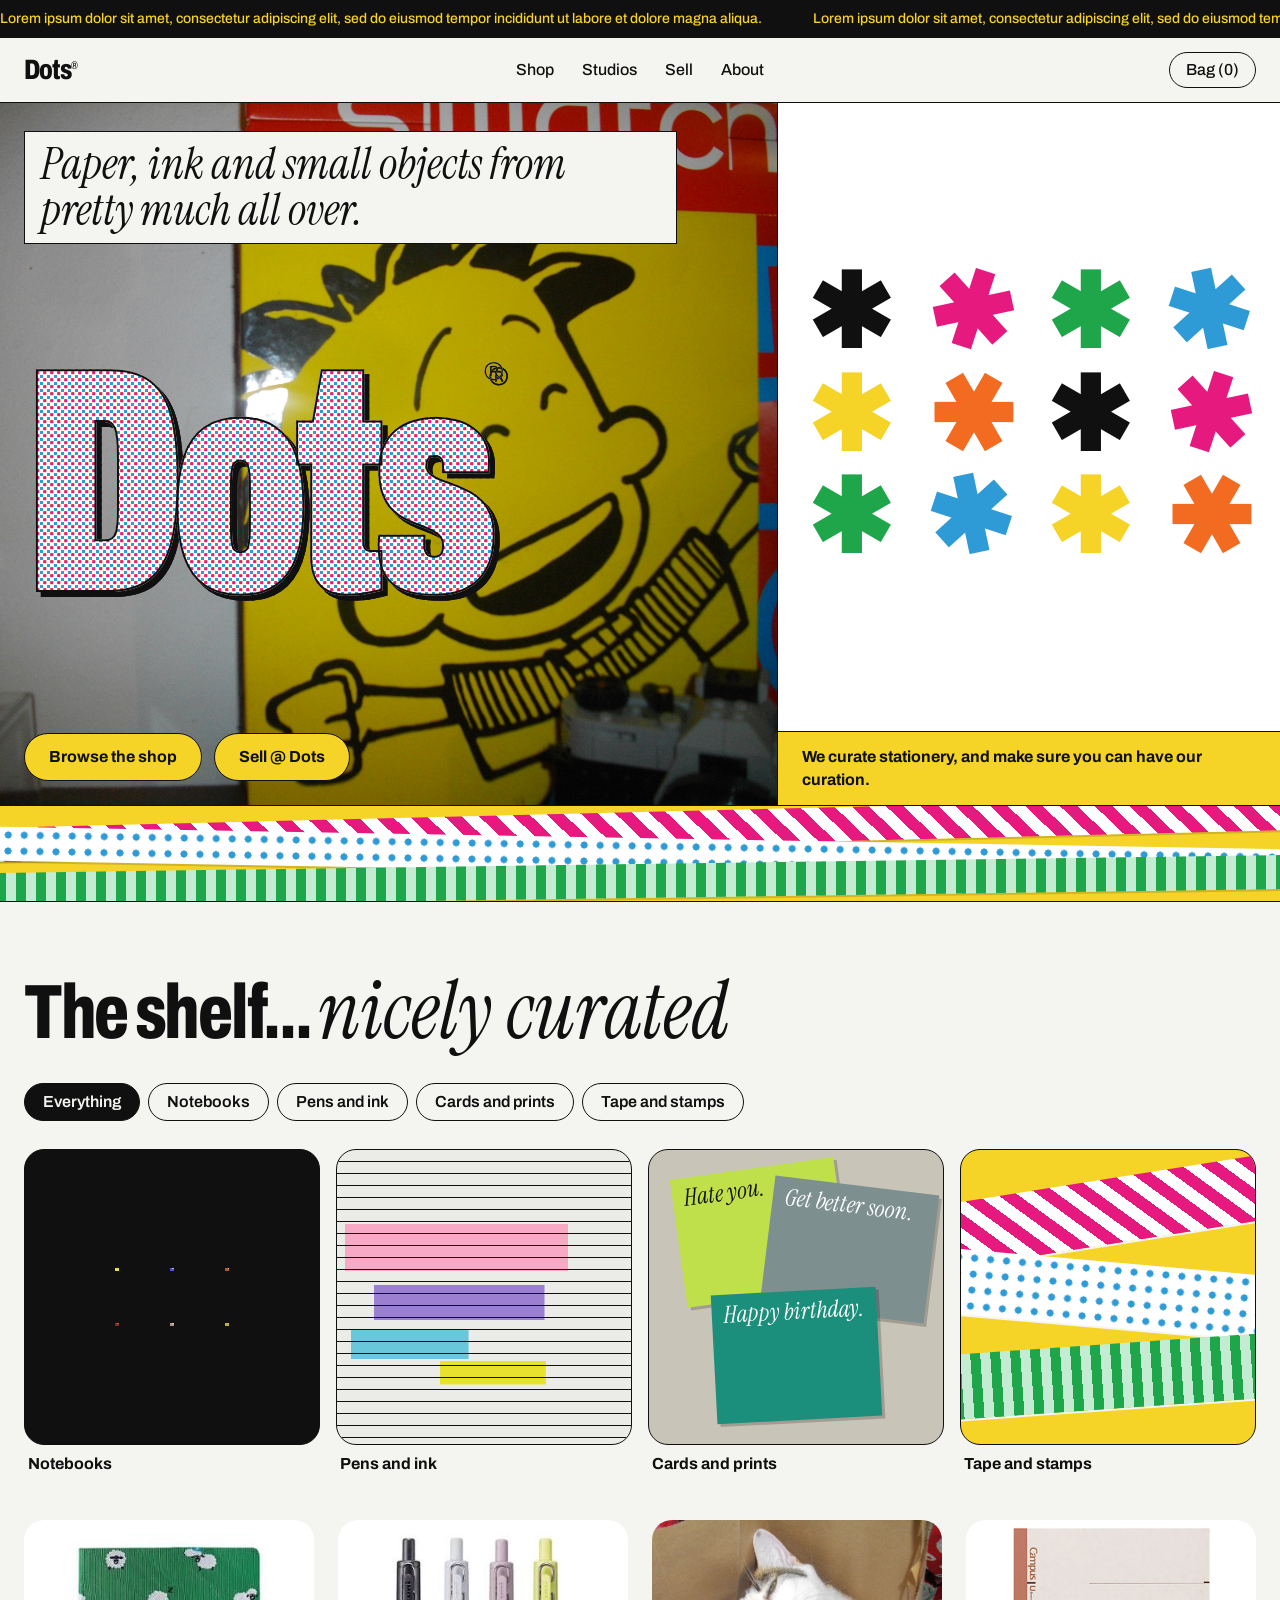
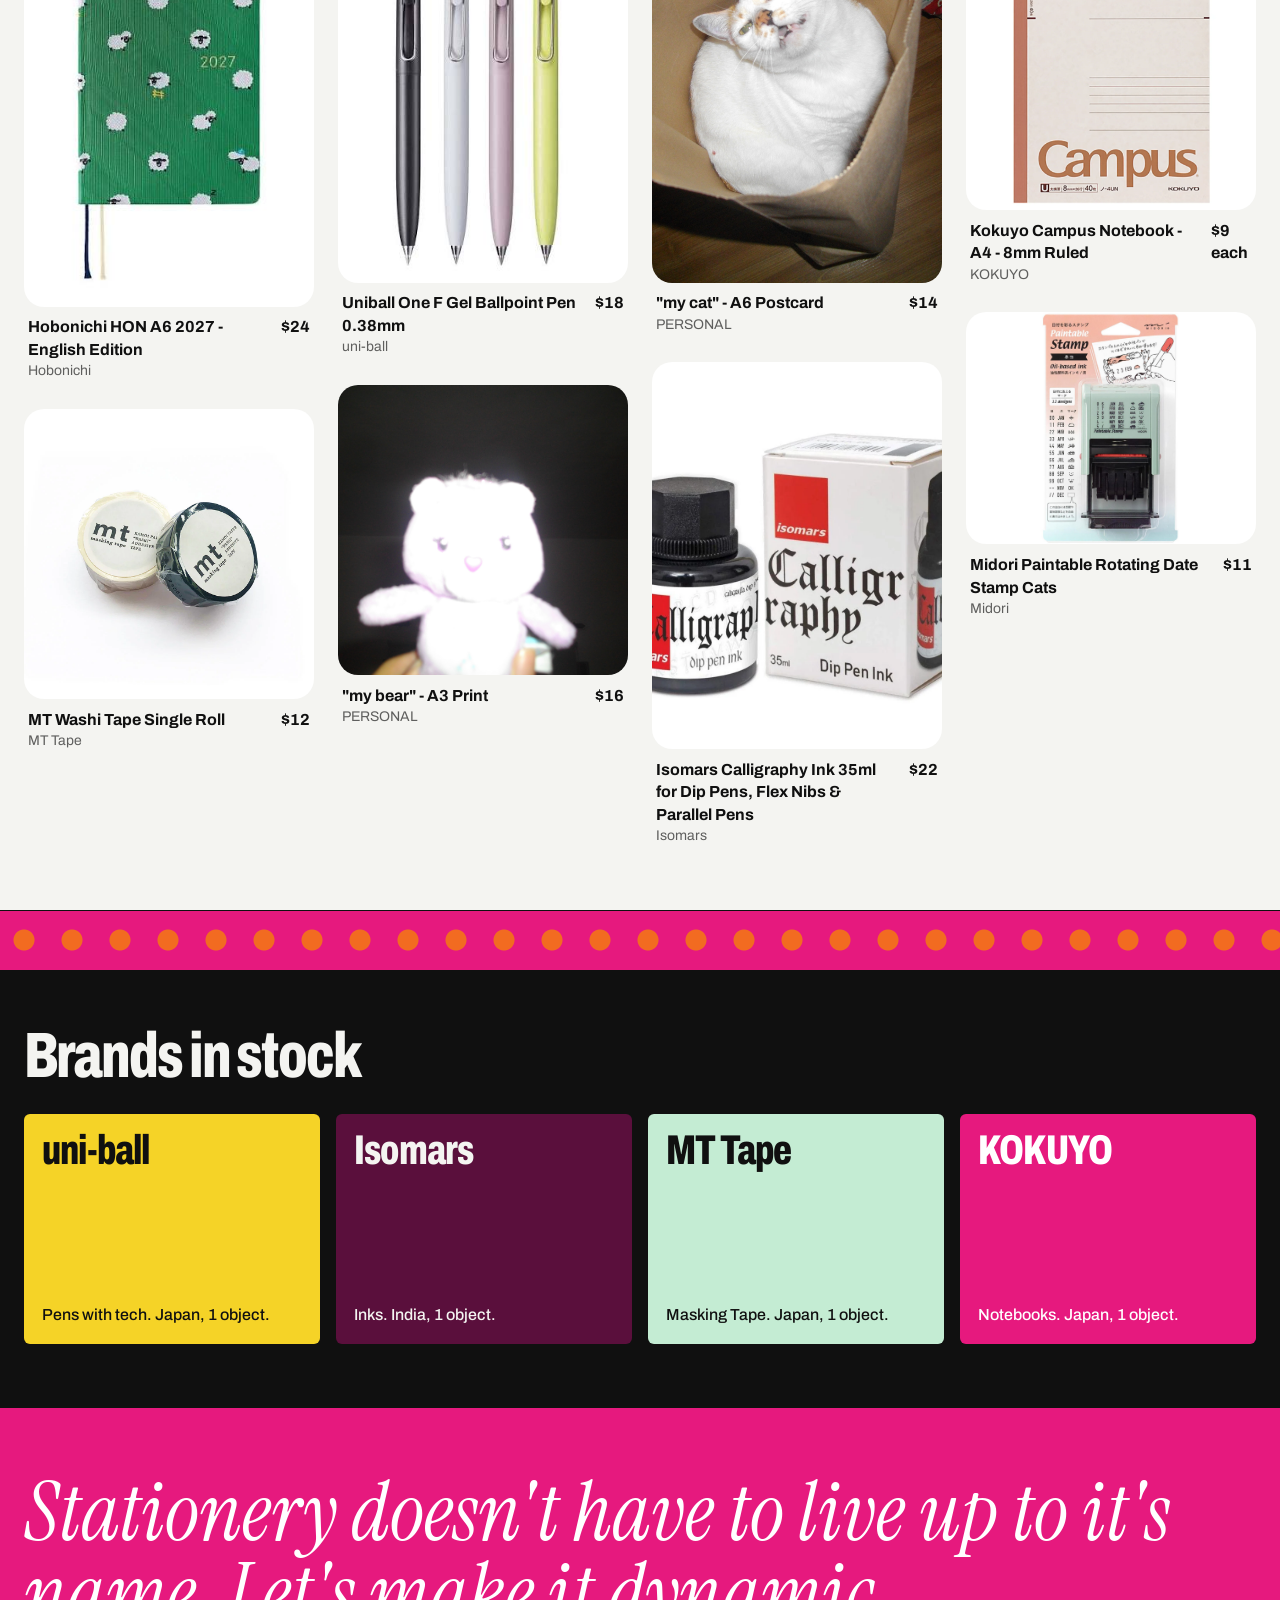
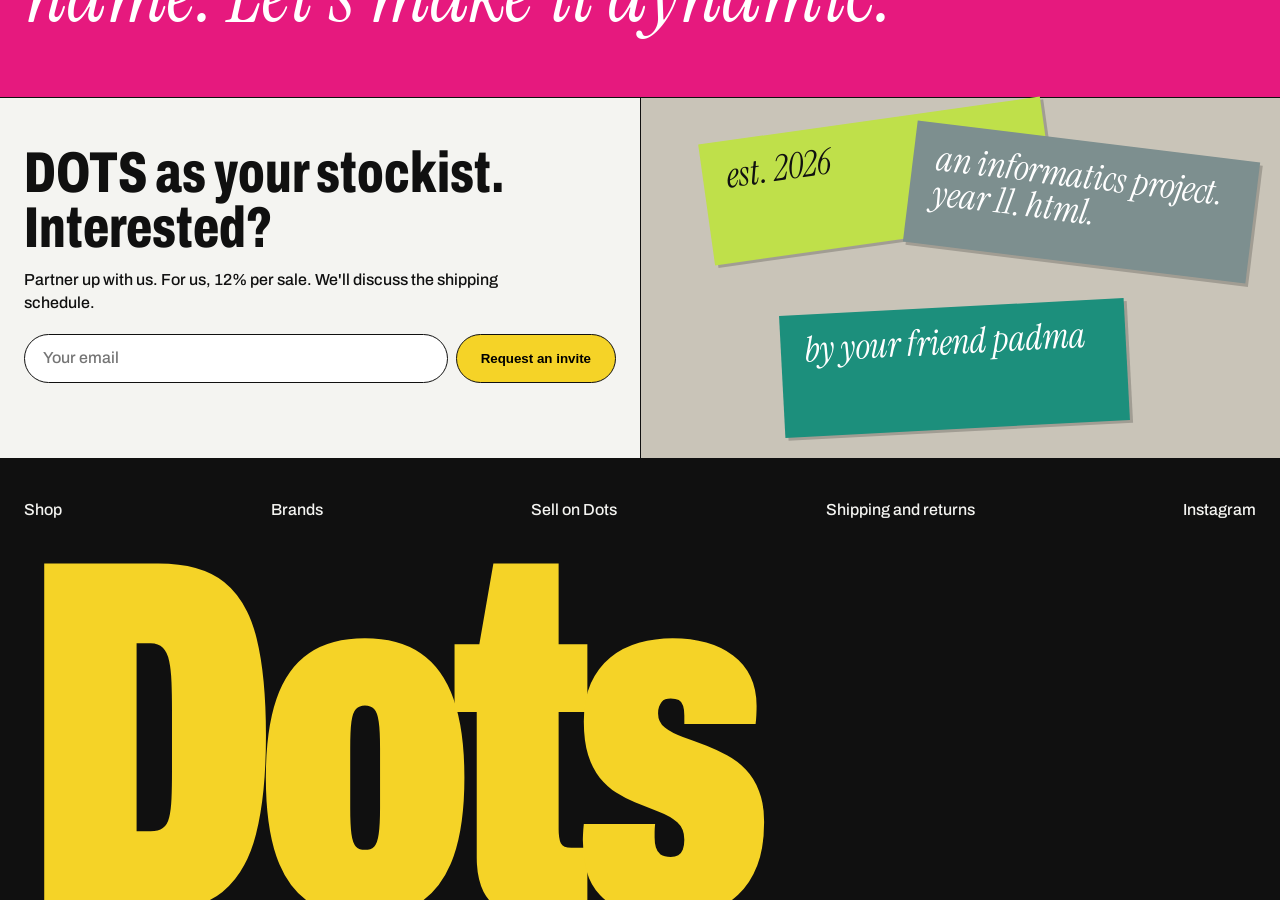
==== index.html @ 84c5b8d1 "second commit" ====
<!DOCTYPE html>
<html lang="en">
<head>
<meta charset="utf-8">
<meta name="viewport" content="width=device-width, initial-scale=1">
<title>Dots — a place to look for stationery</title>
<link rel="preconnect" href="https://fonts.googleapis.com">
<link rel="preconnect" href="https://fonts.gstatic.com" crossorigin>
<link href="https://fonts.googleapis.com/css2?family=Archivo:wdth,wght@62..125,400..900&family=Instrument+Serif:ital@0;1&display=swap" rel="stylesheet">
<link rel="stylesheet" href="style.css">
</head>
<body>

<div class="tick"><div>
  <span>Lorem ipsum dolor sit amet, consectetur adipiscing elit, sed do eiusmod tempor incididunt ut labore et dolore magna aliqua.</span>
  <span>Lorem ipsum dolor sit amet, consectetur adipiscing elit, sed do eiusmod tempor incididunt ut labore et dolore magna aliqua.</span>
</div></div>

<header>
  <a class="logo" href="#">Dots<sup>®</sup></a>
  <nav><ul>
    <li><a href="#shop">Shop</a></li>
    <li><a href="#studios">Studios</a></li>
    <li><a href="#sell">Sell</a></li>
    <li><a href="#about">About</a></li>
  </ul></nav>
  <a class="bag" href="#">Bag (0)</a>
</header>

<section class="hero">
  <div class="hero-l">
    <!-- Your artwork: save it as images/hero-art.jpg (or change the path) -->
    <img class="hero-art" src="images/hero-art.jpg" alt="">
    <p class="lead">Paper, ink and small objects from pretty much all over.</p>
    <h1 class="word" aria-label="Dots">Dots<small>®</small></h1>
    <div class="cta">
      <a class="btn" href="#shop">Browse the shop</a>
      <a class="btn" href="#sell">Sell @ Dots</a>
    </div>
  </div>
  <div class="hero-r">
    <div class="stars" aria-hidden="true"><i>✱</i><i>✱</i><i>✱</i><i>✱</i><i>✱</i><i>✱</i><i>✱</i><i>✱</i><i>✱</i><i>✱</i><i>✱</i><i>✱</i></div>
    <p>We curate stationery, and make sure you can have our curation.</p>
  </div>
</section>

<div class="tapes" aria-hidden="true"><i></i><i></i><i></i></div>

<main class="shop" id="shop">
  <div class="shop-h">
    <h2>The shelf... <em> nicely curated</em></h2>
    <div class="chips">
      <label for="f-all"><input type="radio" name="f" id="f-all" checked>Everything</label>
      <label for="f-nb"><input type="radio" name="f" id="f-nb">Notebooks</label>
      <label for="f-pen"><input type="radio" name="f" id="f-pen">Pens and ink</label>
      <label for="f-card"><input type="radio" name="f" id="f-card">Cards and prints</label>
      <label for="f-ex"><input type="radio" name="f" id="f-ex">Tape and stamps</label>
    </div>
  </div>

  <div class="cats">
    <label class="cat" for="f-nb"><span class="art g-nb"><i></i><i></i><i></i><i></i><i></i><i></i></span><b>Notebooks</b></label>
    <label class="cat" for="f-pen"><span class="art g-pen"></span><b>Pens and ink</b></label>
    <label class="cat" for="f-card"><span class="art g-card"><i>Hate you.</i><i>Get better soon.</i><i>Happy birthday.</i></span><b>Cards and prints</b></label>
    <label class="cat" for="f-ex"><span class="art g-ex"><i></i><i></i><i></i></span><b>Tape and stamps</b></label>
  </div>

  <!-- Product photos: save as images/product-01.jpg, product-02.jpg ... -->
  <div class="grid">
    <a class="card nb" href="#">
      <div class="art r1" style="--f:#f8a9c6"><img src="images/product-03.jpg" alt="Hobonichi"></div>
      <div class="meta"><b>Hobonichi HON A6 2027 - English Edition<span>Hobonichi</span></b><u>$24</u></div>
    </a>
    <a class="card ex" href="#">
      <div class="art r2" style="--f:#e8e22e"><img src="images/product-05.webp" alt="MT Tape"></div>
      <div class="meta"><b>MT Washi Tape Single Roll<span>MT Tape</span></b><u>$12</u></div>
    </a>
    <a class="card pen" href="#">
      <div class="art r3" style="--f:#69c7dc"><img src="images/product-01.jpg" alt="uni-ball"></div>
      <div class="meta"><b>Uniball One F Gel Ballpoint Pen 0.38mm<span>uni-ball</span></b><u>$18</u></div>
    </a>
    <a class="card cd" href="#">
      <div class="art r2" style="--f:#bfe04a"><img src="images/product-08.jpg" alt="PERSONAL"></div>
      <div class="meta"><b>"my bear" - A3 Print<span>PERSONAL</span></b><u>$16</u></div>
    </a>
    <a class="card cd" href="#">
      <div class="art r3" style="--f:#b9a3e3"><img src="images/product-07.jpg" alt="PERSONAL"></div>
      <div class="meta"><b>"my cat" - A6 Postcard<span>PERSONAL</span></b><u>$14</u></div>
    </a>
    <a class="card pen" href="#">
      <div class="art r1" style="--f:#c4ecd3"><img src="images/product-02.webp" alt="Isomars"></div>
      <div class="meta"><b>Isomars Calligraphy Ink 35ml for Dip Pens, Flex Nibs & Parallel Pens<span>Isomars</span></b><u>$22</u></div>
    </a>
    <a class="card nb" href="#">
      <div class="art r2" style="--f:#f26b21"><img src="images/product-04.webp" alt="KOKUYO"></div>
      <div class="meta"><b>Kokuyo Campus Notebook - A4 - 8mm Ruled<span>KOKUYO</span></b><u>$9 each</u></div>
    </a>
    <a class="card ex" href="#">
      <div class="art r4" style="--f:#f5d327"><img src="images/product-06.jpg" alt="Midori"></div>
      <div class="meta"><b>Midori Paintable Rotating Date Stamp Cats<span>Midori</span></b><u>$11</u></div>
    </a>
  </div>
</main>

<div class="dotrule" aria-hidden="true"></div>

<section class="studios" id="studios">
  <h2>Brands in stock</h2>
  <ul class="tiles">
    <li class="tile"><h3>uni-ball</h3><p>Pens with tech. Japan, 1 object.</p></li>
    <li class="tile"><h3>Isomars</h3><p>Inks. India, 1 object.</p></li>
    <li class="tile"><h3>MT Tape</h3><p>Masking Tape. Japan, 1 object.</p></li>
    <li class="tile"><h3>KOKUYO</h3><p>Notebooks. Japan, 1 object.</p></li>
  </ul>
</section>

<section class="manifesto" id="about">
  <p>Stationery doesn't have to live up to it's name. Let's make it dynamic.</p>
</section>

<section class="sell" id="sell">
  <div>
    <h2>DOTS as your stockist. Interested?</h2>
    <p>Partner up with us. For us, 12% per sale. We'll discuss the shipping schedule.</p>
    <form action="#" method="post">
      <input type="email" placeholder="Your email" aria-label="Your email">
      <button class="btn" type="submit">Request an invite</button>
    </form>
  </div>
  <div class="notes" aria-hidden="true"><i>est. 2026</i><i>an informatics project. year 11. html.</i><i>by your friend padma</i></div>
</section>

<footer>
  <ul>
    <li><a href="#shop">Shop</a></li>
    <li><a href="#studios">Brands</a></li>
    <li><a href="#sell">Sell on Dots</a></li>
    <li><a href="#">Shipping and returns</a></li>
    <li><a href="https://www.instagram.com/padmeira/">Instagram</a></li>
  </ul>
  <div class="big" aria-hidden="true">Dots</div>
</footer>

</body>
</html>
---- style.css ----
:root{
  --y:#f5d327;--p:#e6197e;--b:#2e9bd6;--g:#1fa64a;--o:#f26b21;--k:#101010;
  --w:#f4f4f1;--l:#b9a3e3;--m:#c4ecd3;
  --sans:"Archivo","Helvetica Neue",Helvetica,Arial,sans-serif;
  --serif:"Instrument Serif","Times New Roman",serif;
  --line:1.5px solid var(--k);
}
*{box-sizing:border-box;margin:0;padding:0}
html{scroll-behavior:smooth}
body{background:var(--w);color:var(--k);font:500 16px/1.4 var(--sans);font-variant-numeric:tabular-nums}
a{color:inherit;text-decoration:none}
a:focus-visible,input:focus-visible,label:focus-within{outline:3px solid var(--p);outline-offset:3px}
ul{list-style:none}

/* ticker */
.tick{background:var(--k);color:var(--y);overflow:hidden;white-space:nowrap;font-size:14px}
.tick div{display:inline-block;padding:9px 0;animation:slide 40s linear infinite}
.tick span{margin-right:3rem}
@keyframes slide{to{transform:translateX(-50%)}}
@media(prefers-reduced-motion:reduce){.tick div{animation:none}}

/* header */
header{display:grid;grid-template-columns:1fr auto 1fr;align-items:center;padding:14px 24px;border-bottom:var(--line);position:sticky;top:0;background:var(--w);z-index:5}
.logo{font:800 28px/1 var(--sans);font-stretch:75%;letter-spacing:-.04em}
.logo sup{font-size:.4em;font-weight:500}
nav ul{display:flex;gap:28px}
nav a:hover,.bag:hover{color:var(--p)}
.bag{justify-self:end;border:var(--line);border-radius:99px;padding:6px 16px}

/* hero */
.hero{display:grid;grid-template-columns:1.55fr 1fr;border-bottom:var(--line)}
.hero-l{position:relative;isolation:isolate;overflow:hidden;background:var(--w);padding:28px 24px 24px;display:flex;flex-direction:column;justify-content:space-between;border-right:var(--line);min-height:78vh;container-type:inline-size}
.hero-art{position:absolute;inset:0;width:100%;height:100%;object-fit:cover;z-index:-1;color:transparent}
.hero-l p.lead{align-self:flex-start;background:var(--w);border:var(--line);padding:10px 16px;font:italic 400 clamp(26px,3.4vw,46px)/1.05 var(--serif);max-width:15em}
.word{font:900 44cqw/.78 var(--sans);font-stretch:62%;letter-spacing:-.05em;margin:3vh 0 4vh;
  color:transparent;background:
  radial-gradient(circle,var(--b) 30%,transparent 33%) 0 0/.5em .5em,
  radial-gradient(circle,var(--p) 30%,transparent 33%) .25em .25em/.5em .5em,
  radial-gradient(circle,var(--y) 28%,transparent 31%) .12em .38em/.5em .5em;
  background-size:7px 7px;background-color:#fff;filter:drop-shadow(5px 5px 0 var(--k));-webkit-background-clip:text;background-clip:text;
  -webkit-text-stroke:2px var(--k)}
.word small{font:500 .08em/1 var(--sans);-webkit-text-stroke:0;color:var(--k);vertical-align:top}
.cta{display:flex;gap:12px;flex-wrap:wrap}
.btn{display:inline-block;border:var(--line);border-radius:99px;padding:12px 24px;font-weight:700;background:var(--y);transition:box-shadow .15s,transform .15s}
.btn:hover{box-shadow:5px 5px 0 var(--k);transform:translate(-3px,-3px)}
.btn.alt{background:transparent}

/* asterisks (shared) */
.stars{display:grid;grid-template-columns:repeat(4,1fr);align-content:center;text-align:center;line-height:1}
.stars i{font:900 clamp(3.5rem,8vw,8rem)/1 var(--sans);font-style:normal}
.stars i:nth-child(6n+1){color:var(--k)}
.stars i:nth-child(6n+2){color:var(--p);transform:rotate(18deg)}
.stars i:nth-child(6n+3){color:var(--g)}
.stars i:nth-child(6n+4){color:var(--b);transform:rotate(-12deg)}
.stars i:nth-child(6n+5){color:var(--y)}
.stars i:nth-child(6n){color:var(--o);transform:rotate(30deg)}
.hero-r{background:#fff;display:flex;flex-direction:column}
.hero-r .stars{flex:1;padding:12px}
.hero-r p{border-top:var(--line);padding:14px 24px;background:var(--y);font-weight:700}

/* shop */
.shop{padding:0 24px 64px}
.shop-h{display:flex;justify-content:space-between;align-items:end;flex-wrap:wrap;gap:20px;padding:56px 0 28px}
.shop-h h2{font:800 clamp(2.4rem,6vw,5.5rem)/.9 var(--sans);font-stretch:70%;letter-spacing:-.03em}
.shop-h h2 em{font:italic 400 1.05em var(--serif);letter-spacing:0}
.chips{display:flex;gap:8px;flex-wrap:wrap}
.chips input{position:absolute;opacity:0;pointer-events:none}
.chips label{border:var(--line);border-radius:99px;padding:7px 18px;cursor:pointer;font-weight:600}
.chips label:hover{background:var(--m)}
.shop:has(#f-all:checked) [for=f-all],
.shop:has(#f-nb:checked) [for=f-nb],
.shop:has(#f-pen:checked) [for=f-pen],
.shop:has(#f-card:checked) [for=f-card],
.shop:has(#f-ex:checked) [for=f-ex]{background:var(--k);color:var(--w)}
.shop:has(#f-nb:checked) .card:not(.nb),
.shop:has(#f-pen:checked) .card:not(.pen),
.shop:has(#f-card:checked) .card:not(.cd),
.shop:has(#f-ex:checked) .card:not(.ex){display:none}

.grid{columns:4 240px;column-gap:24px}
.card{break-inside:avoid;margin-bottom:28px;display:block}
.art{position:relative;overflow:hidden;border-radius:20px;container-type:inline-size;transition:box-shadow .2s,transform .2s}
.card:hover .art{box-shadow:7px 7px 0 var(--k);transform:translate(-4px,-4px)}
.meta{display:flex;justify-content:space-between;gap:12px;padding:10px 4px 0}
.meta b{font-weight:700}
.meta span{display:block;font-weight:400;opacity:.65;font-size:14px}
.meta u{text-decoration:none;font-weight:700}

.art{background:var(--f,#ddd)}
.art img{display:block;width:100%;height:100%;object-fit:cover;color:transparent}
.r1{aspect-ratio:3/4}.r2{aspect-ratio:1/1}.r3{aspect-ratio:4/5}.r4{aspect-ratio:5/4}

/* category tiles: the old placeholder graphics live on here */
.cats{display:grid;grid-template-columns:repeat(auto-fit,minmax(200px,1fr));gap:16px;margin-bottom:44px}
.cat{display:block;cursor:pointer}
.cat .art{display:block;aspect-ratio:1/1;border:var(--line)}
.cat b{display:block;padding:8px 4px 0;font-weight:700}
.cat:hover .art{box-shadow:7px 7px 0 var(--k);transform:translate(-4px,-4px)}
.shop:has(#f-nb:checked) [for=f-nb].cat .art,
.shop:has(#f-pen:checked) [for=f-pen].cat .art,
.shop:has(#f-card:checked) [for=f-card].cat .art,
.shop:has(#f-ex:checked) [for=f-ex].cat .art{box-shadow:7px 7px 0 var(--p);transform:translate(-4px,-4px)}

.art.g-nb{display:grid;background:var(--k);padding:7cqw;grid-template-columns:repeat(3,1fr);gap:4cqw;align-content:center}
.g-nb i{aspect-ratio:4/3;background:linear-gradient(var(--t),var(--t)) 100% 0/42% 48% no-repeat,var(--c)}
.g-nb i:nth-child(1){--c:#e8e22e;--t:#dcd0c4}
.g-nb i:nth-child(2){--c:#5448e8;--t:#c4d6d6}
.g-nb i:nth-child(3){--c:#b3592a;--t:#f2dcd8}
.g-nb i:nth-child(4){--c:#7a2b2b;--t:#f26b21}
.g-nb i:nth-child(5){--c:#b49388;--t:#e8d8cc}
.g-nb i:nth-child(6){--c:#b5b52e;--t:#f6a6cf}

.art.g-pen{background:#ebebe8}
.g-pen::before{content:"";position:absolute;inset:0;background:
  linear-gradient(#f8a9c6,#f8a9c6) 12% 30%/76% 16% no-repeat,
  linear-gradient(#9b7fd1,#9b7fd1) 30% 52%/58% 12% no-repeat,
  linear-gradient(#69c7dc,#69c7dc) 8% 68%/40% 10% no-repeat,
  linear-gradient(#e8e22e,#e8e22e) 55% 78%/36% 8% no-repeat}
.g-pen::after{content:"";position:absolute;inset:0;background:repeating-linear-gradient(transparent 0 11px,var(--k) 11px 12px)}

.art.g-card{background:#c9c4b8}
.g-card i,.notes i{position:absolute;padding:3cqw 4cqw;font:italic 400 8cqw/1 var(--serif);box-shadow:3px 3px 0 rgba(0,0,0,.2)}
.g-card i{width:56%;height:44%}
.g-card i:nth-child(1),.notes i:nth-child(1){background:#bfe04a;top:6%;left:10%;transform:rotate(-8deg)}
.g-card i:nth-child(2),.notes i:nth-child(2){background:#7d8f8f;color:#fff;top:12%;right:4%;transform:rotate(7deg)}
.g-card i:nth-child(3),.notes i:nth-child(3){background:#1c8f7c;color:#fff;bottom:8%;left:22%;transform:rotate(-3deg)}

.art.g-ex{background:var(--y)}
.g-ex i{position:absolute;left:-10%;width:120%;height:22%;box-shadow:0 2px 0 #f4f4f1}
.g-ex i:nth-child(1){top:10%;transform:rotate(-9deg);background:repeating-linear-gradient(45deg,var(--p) 0 12px,#fff 12px 24px)}
.g-ex i:nth-child(2){top:38%;transform:rotate(5deg);background:radial-gradient(circle,var(--b) 30%,transparent 33%) 0 0/16px 16px,#fff}
.g-ex i:nth-child(3){top:66%;transform:rotate(-4deg);background:repeating-linear-gradient(90deg,var(--g) 0 10px,var(--m) 10px 20px)}

/* dividers */
.tapes{position:relative;height:96px;overflow:hidden;background:var(--y);border-bottom:var(--line)}
.tapes i{position:absolute;left:-5%;width:110%;height:34px;box-shadow:0 2px 0 rgba(0,0,0,.15)}
.tapes i:nth-child(1){top:6px;transform:rotate(-1.4deg);background:repeating-linear-gradient(45deg,var(--p) 0 12px,#fff 12px 24px)}
.tapes i:nth-child(2){top:32px;transform:rotate(1deg);background:radial-gradient(circle,var(--b) 30%,transparent 33%) 0 0/16px 16px,#fff}
.tapes i:nth-child(3){top:58px;transform:rotate(-.8deg);background:repeating-linear-gradient(90deg,var(--g) 0 10px,var(--m) 10px 20px)}
.dotrule{height:60px;background:var(--p) radial-gradient(circle,var(--o) 0 10px,transparent 11px) 0 50%/48px 48px repeat-x;border-top:var(--line)}

/* stacked notes (sell section) */
.notes{position:relative;container-type:inline-size;min-height:360px;background:#c9c4b8;border-left:var(--line)}
.notes i{width:54%;height:34%;font-size:6cqw}

/* studios */
.studios{background:var(--k);color:var(--w);padding:56px 24px 64px}
.studios h2{font:800 clamp(2rem,5vw,4.5rem)/.95 var(--sans);font-stretch:70%;letter-spacing:-.03em;margin-bottom:28px;max-width:14em}
.tiles{display:grid;grid-template-columns:repeat(auto-fit,minmax(240px,1fr));gap:16px}
.tile{padding:18px;min-height:230px;display:flex;flex-direction:column;justify-content:space-between;color:var(--k);border-radius:6px}
.tile h3{font:800 2.6rem/.9 var(--sans);font-stretch:70%;letter-spacing:-.02em}
.tile:nth-child(1){background:var(--y)}
.tile:nth-child(2){background:#5a0f3c;color:var(--w)}
.tile:nth-child(3){background:var(--m)}
.tile:nth-child(4){background:var(--p);color:#fff}
.tile:hover{transform:rotate(-1.5deg)}

/* manifesto */
.manifesto{background:var(--p);border-bottom:var(--line);padding:64px 24px;color:#fff}
.manifesto p{font:italic 400 clamp(2rem,6.4vw,6rem)/.98 var(--serif);max-width:16em}

/* sell */
.sell{display:grid;grid-template-columns:1fr 1fr;border-bottom:var(--line)}
.sell>div{padding:48px 24px}
.sell h2{font:800 clamp(2rem,4.5vw,4rem)/.95 var(--sans);font-stretch:70%;margin-bottom:14px}
.sell p{max-width:34em;margin-bottom:20px}
form{display:flex;gap:8px;flex-wrap:wrap}
input{flex:1;min-width:200px;border:var(--line);border-radius:99px;padding:12px 18px;font:inherit;background:#fff}

/* footer */
footer{background:var(--k);color:var(--w);padding:40px 24px 0;overflow:hidden;container-type:inline-size}
footer ul{display:flex;gap:28px;flex-wrap:wrap;justify-content:space-between}
footer .big{font:900 41cqw/.72 var(--sans);font-stretch:62%;letter-spacing:-.05em;color:var(--y);margin:40px 0 -2cqw}
footer a:hover{color:var(--y)}

@media(max-width:860px){
  .hero,.sell{grid-template-columns:1fr}
  .hero-l{border-right:0;border-bottom:var(--line);min-height:70vh}
  .hero-r .stars{min-height:320px}
  .notes{border-left:0;border-top:var(--line)}
  header{grid-template-columns:1fr auto}
  nav{display:none}
}
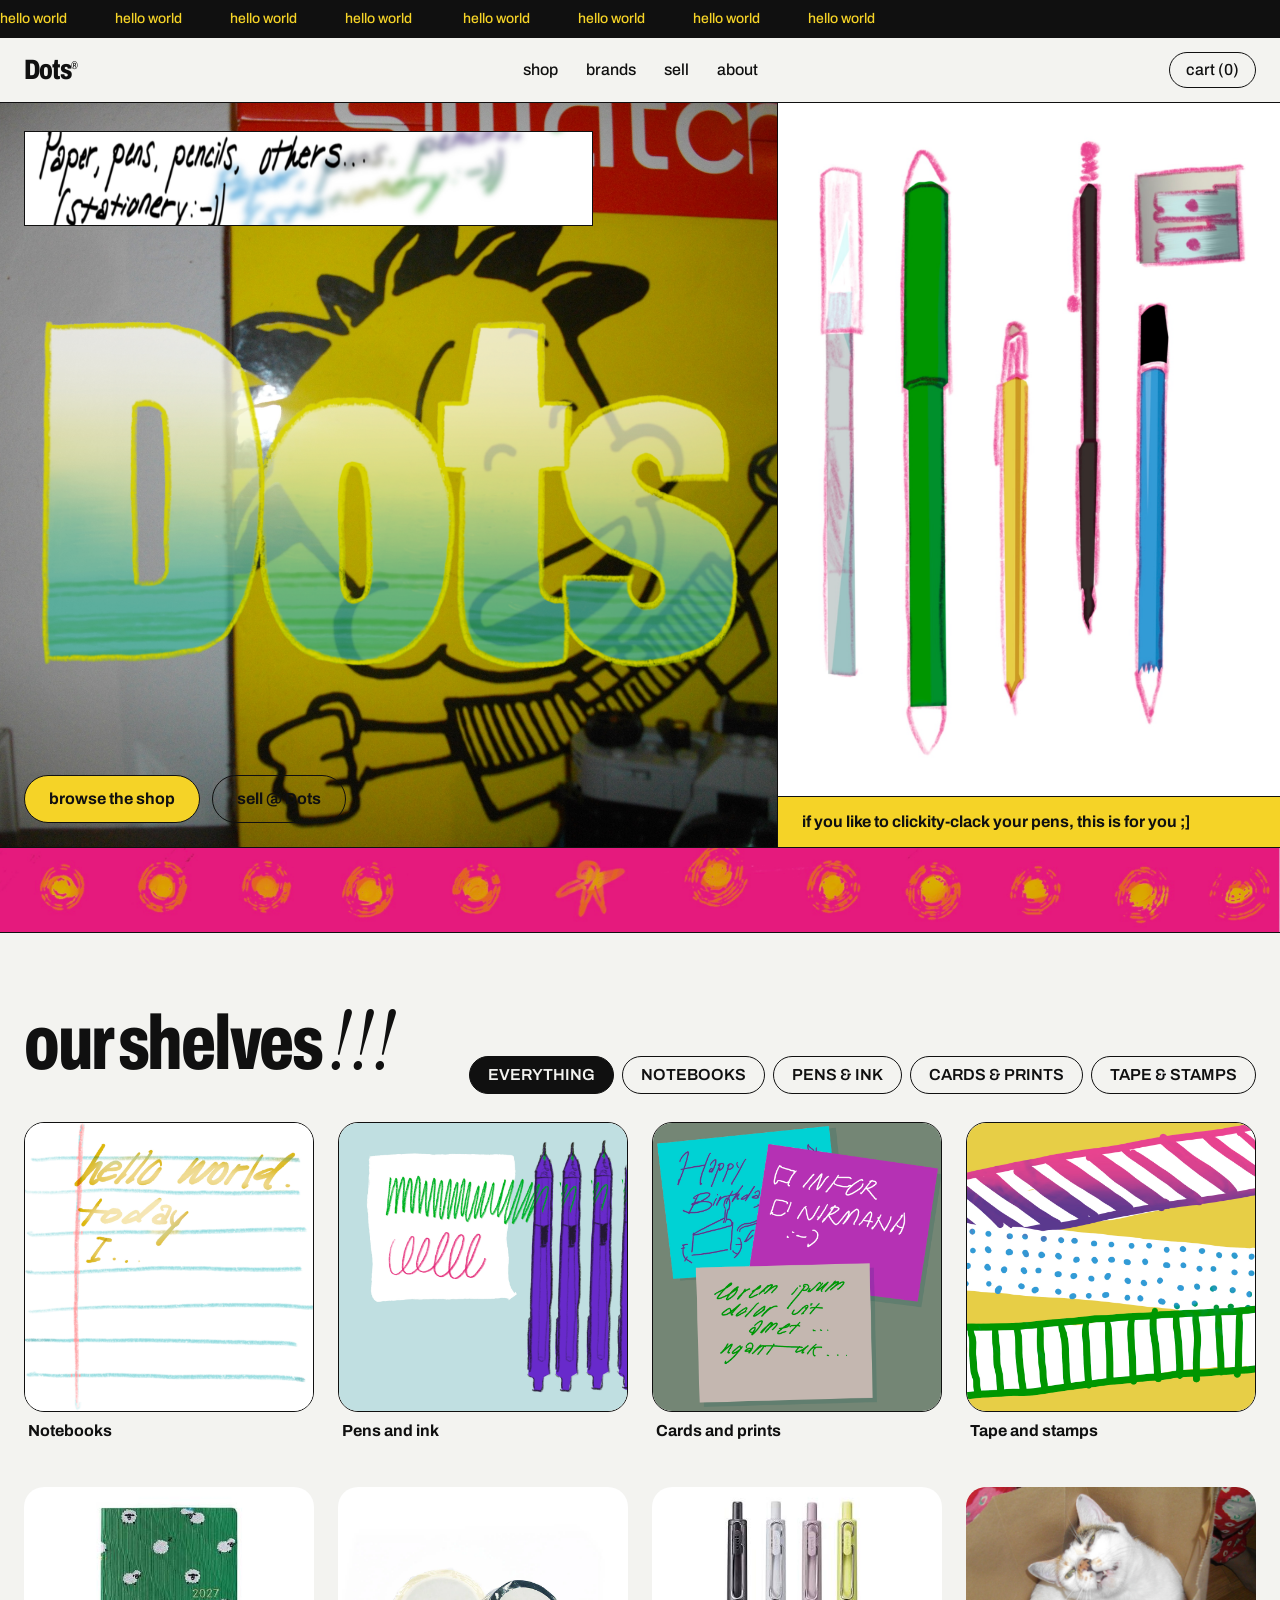
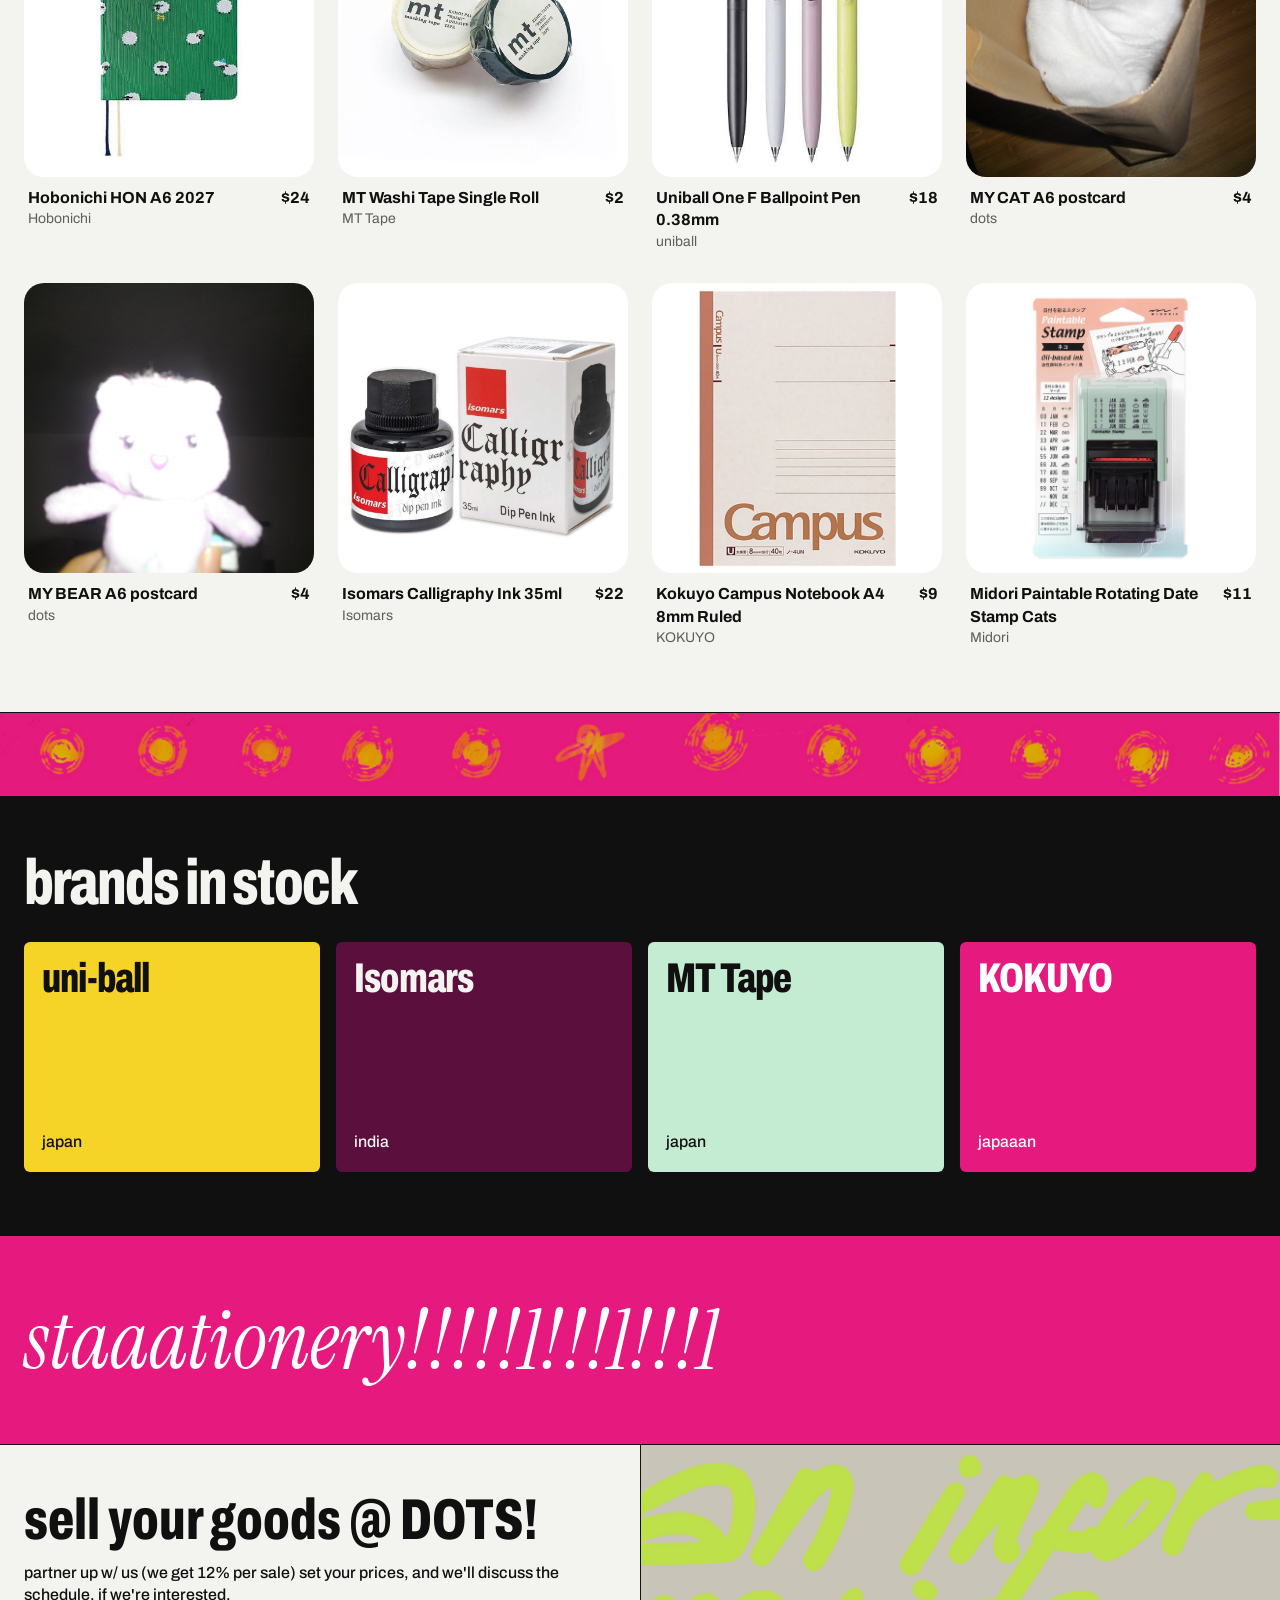
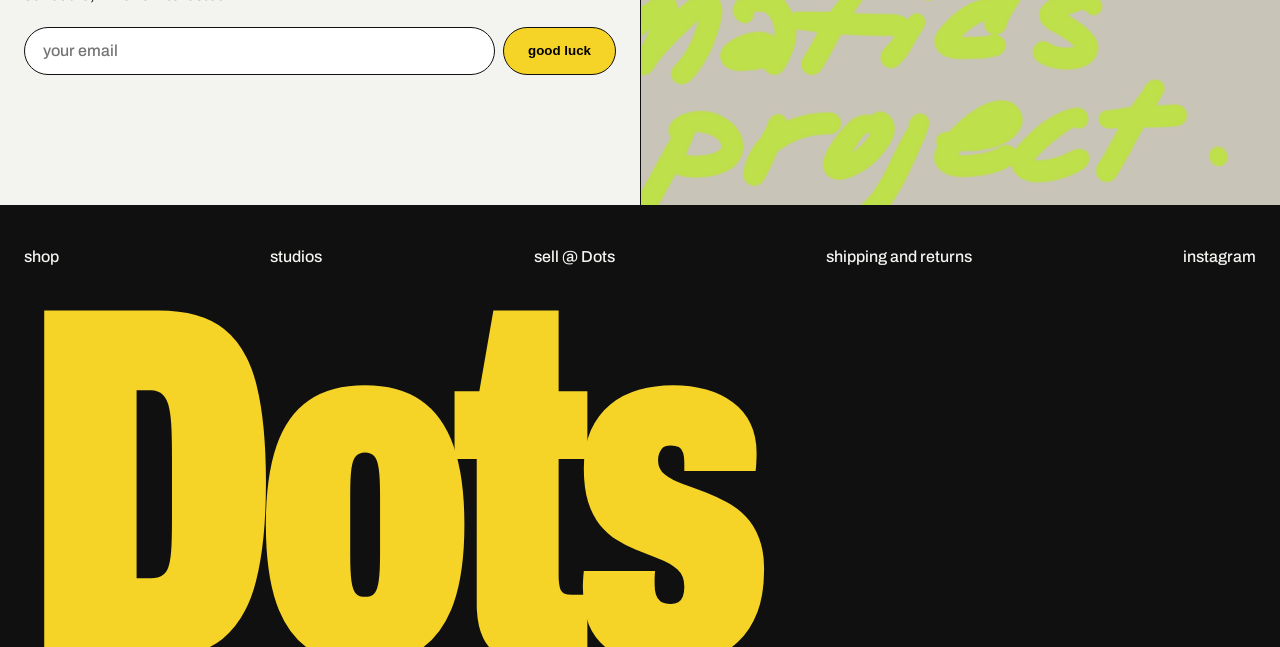
==== commit b464c315: "30 oct commit" ====
--- a/index.html
+++ b/index.html
@@ -3,7 +3,7 @@
 <head>
 <meta charset="utf-8">
 <meta name="viewport" content="width=device-width, initial-scale=1">
-<title>Dots — a place to look for stationery</title>
+<title>Dots — a marketplace for stationery</title>
 <link rel="preconnect" href="https://fonts.googleapis.com">
 <link rel="preconnect" href="https://fonts.gstatic.com" crossorigin>
 <link href="https://fonts.googleapis.com/css2?family=Archivo:wdth,wght@62..125,400..900&family=Instrument+Serif:ital@0;1&display=swap" rel="stylesheet">
@@ -12,134 +12,141 @@
 <body>
 
 <div class="tick"><div>
-  <span>Lorem ipsum dolor sit amet, consectetur adipiscing elit, sed do eiusmod tempor incididunt ut labore et dolore magna aliqua.</span>
-  <span>Lorem ipsum dolor sit amet, consectetur adipiscing elit, sed do eiusmod tempor incididunt ut labore et dolore magna aliqua.</span>
+  <span>hello world</span><span>hello world</span><span>hello world</span><span>hello world</span>
+  <span>hello world</span><span>hello world</span><span>hello world</span><span>hello world</span>
 </div></div>
 
 <header>
   <a class="logo" href="#">Dots<sup>®</sup></a>
   <nav><ul>
-    <li><a href="#shop">Shop</a></li>
-    <li><a href="#studios">Studios</a></li>
-    <li><a href="#sell">Sell</a></li>
-    <li><a href="#about">About</a></li>
+    <li><a href="#shop">shop</a></li>
+    <li><a href="#studios">brands</a></li>
+    <li><a href="#sell">sell</a></li>
+    <li><a href="#about">about</a></li>
   </ul></nav>
-  <a class="bag" href="#">Bag (0)</a>
+  <a class="bag" href="#">cart (0)</a>
 </header>
 
 <section class="hero">
   <div class="hero-l">
     <!-- Your artwork: save it as images/hero-art.jpg (or change the path) -->
     <img class="hero-art" src="images/hero-art.jpg" alt="">
-    <p class="lead">Paper, ink and small objects from pretty much all over.</p>
-    <h1 class="word" aria-label="Dots">Dots<small>®</small></h1>
+    <!-- Your art: images/lead-art.png (wide, about 6:1) -->
+    <div class="lead-art"><img src="images/hero.jpg" alt="Paper, ink and small objects from independent studios."></div>
+    <!-- Your logo: images/dots-logo.png -->
+    <h1 class="wordmark"><img src="images/dots.PNG" alt="Dots"></h1>
     <div class="cta">
-      <a class="btn" href="#shop">Browse the shop</a>
-      <a class="btn" href="#sell">Sell @ Dots</a>
+      <a class="btn" href="#shop">browse the shop</a>
+      <a class="btn alt" href="#sell">sell @ Dots</a>
     </div>
   </div>
   <div class="hero-r">
-    <div class="stars" aria-hidden="true"><i>✱</i><i>✱</i><i>✱</i><i>✱</i><i>✱</i><i>✱</i><i>✱</i><i>✱</i><i>✱</i><i>✱</i><i>✱</i><i>✱</i></div>
-    <p>We curate stationery, and make sure you can have our curation.</p>
+    <!-- Your art: images/hero-right.png -->
+    <div class="slot" style="--f:#e6197e"><img src="images/supplies.jpg" alt=""></div>
+    <p>if you like to clickity-clack your pens, this is for you ;]</p>
   </div>
 </section>
 
-<div class="tapes" aria-hidden="true"><i></i><i></i><i></i></div>
+<!-- Your art: images/strip-1.png (wide strip, 15:1) -->
+<div class="strip" style="--f:#f5d327"><img src="images/strip.jpg" alt=""></div>
 
 <main class="shop" id="shop">
   <div class="shop-h">
-    <h2>The shelf... <em> nicely curated</em></h2>
+    <h2>our shelves <em>!!!</em></h2>
     <div class="chips">
-      <label for="f-all"><input type="radio" name="f" id="f-all" checked>Everything</label>
-      <label for="f-nb"><input type="radio" name="f" id="f-nb">Notebooks</label>
-      <label for="f-pen"><input type="radio" name="f" id="f-pen">Pens and ink</label>
-      <label for="f-card"><input type="radio" name="f" id="f-card">Cards and prints</label>
-      <label for="f-ex"><input type="radio" name="f" id="f-ex">Tape and stamps</label>
+      <label for="f-all"><input type="radio" name="f" id="f-all" checked>EVERYTHING</label>
+      <label for="f-nb"><input type="radio" name="f" id="f-nb">NOTEBOOKS</label>
+      <label for="f-pen"><input type="radio" name="f" id="f-pen">PENS & INK</label>
+      <label for="f-card"><input type="radio" name="f" id="f-card">CARDS & PRINTS</label>
+      <label for="f-ex"><input type="radio" name="f" id="f-ex">TAPE & STAMPS</label>
     </div>
   </div>
 
   <div class="cats">
-    <label class="cat" for="f-nb"><span class="art g-nb"><i></i><i></i><i></i><i></i><i></i><i></i></span><b>Notebooks</b></label>
-    <label class="cat" for="f-pen"><span class="art g-pen"></span><b>Pens and ink</b></label>
-    <label class="cat" for="f-card"><span class="art g-card"><i>Hate you.</i><i>Get better soon.</i><i>Happy birthday.</i></span><b>Cards and prints</b></label>
-    <label class="cat" for="f-ex"><span class="art g-ex"><i></i><i></i><i></i></span><b>Tape and stamps</b></label>
+    <!-- Square art: images/cat-notebooks.png, cat-pens.png, cat-cards.png, cat-tape.png -->
+    <label class="cat" for="f-nb"><span class="art" style="--f:#101010"><img src="images/paper.jpg" alt=""></span><b>Notebooks</b></label>
+    <label class="cat" for="f-pen"><span class="art" style="--f:#ebebe8"><img src="images/ink.jpg" alt=""></span><b>Pens and ink</b></label>
+    <label class="cat" for="f-card"><span class="art" style="--f:#c9c4b8"><img src="images/cards.jpg" alt=""></span><b>Cards and prints</b></label>
+    <label class="cat" for="f-ex"><span class="art" style="--f:#f5d327"><img src="images/washi.jpg" alt=""></span><b>Tape and stamps</b></label>
   </div>
 
   <!-- Product photos: save as images/product-01.jpg, product-02.jpg ... -->
   <div class="grid">
     <a class="card nb" href="#">
-      <div class="art r1" style="--f:#f8a9c6"><img src="images/product-03.jpg" alt="Hobonichi"></div>
-      <div class="meta"><b>Hobonichi HON A6 2027 - English Edition<span>Hobonichi</span></b><u>$24</u></div>
+      <div class="art" style="--f:#f8a9c6"><img src="images/product-03.jpg" alt="Hobonichi"></div>
+      <div class="meta"><b>Hobonichi HON A6 2027<span>Hobonichi</span></b><u>$24</u></div>
     </a>
     <a class="card ex" href="#">
-      <div class="art r2" style="--f:#e8e22e"><img src="images/product-05.webp" alt="MT Tape"></div>
-      <div class="meta"><b>MT Washi Tape Single Roll<span>MT Tape</span></b><u>$12</u></div>
+      <div class="art" style="--f:#e8e22e"><img src="images/product-05.webp" alt="MT Tape"></div>
+      <div class="meta"><b>MT Washi Tape Single Roll<span>MT Tape</span></b><u>$2</u></div>
     </a>
     <a class="card pen" href="#">
-      <div class="art r3" style="--f:#69c7dc"><img src="images/product-01.jpg" alt="uni-ball"></div>
-      <div class="meta"><b>Uniball One F Gel Ballpoint Pen 0.38mm<span>uni-ball</span></b><u>$18</u></div>
+      <div class="art" style="--f:#69c7dc"><img src="images/product-01.jpg" alt="Uniball"></div>
+      <div class="meta"><b>Uniball One F Ballpoint Pen 0.38mm<span>uniball</span></b><u>$18</u></div>
     </a>
     <a class="card cd" href="#">
-      <div class="art r2" style="--f:#bfe04a"><img src="images/product-08.jpg" alt="PERSONAL"></div>
-      <div class="meta"><b>"my bear" - A3 Print<span>PERSONAL</span></b><u>$16</u></div>
+      <div class="art" style="--f:#bfe04a"><img src="images/product-07.jpg" alt="dots"></div>
+      <div class="meta"><b>MY CAT A6 postcard<span>dots</span></b><u>$4</u></div>
     </a>
     <a class="card cd" href="#">
-      <div class="art r3" style="--f:#b9a3e3"><img src="images/product-07.jpg" alt="PERSONAL"></div>
-      <div class="meta"><b>"my cat" - A6 Postcard<span>PERSONAL</span></b><u>$14</u></div>
+      <div class="art" style="--f:#b9a3e3"><img src="images/product-08.jpg" alt="dots"></div>
+      <div class="meta"><b>MY BEAR A6 postcard<span>dots</span></b><u>$4</u></div>
     </a>
     <a class="card pen" href="#">
-      <div class="art r1" style="--f:#c4ecd3"><img src="images/product-02.webp" alt="Isomars"></div>
-      <div class="meta"><b>Isomars Calligraphy Ink 35ml for Dip Pens, Flex Nibs & Parallel Pens<span>Isomars</span></b><u>$22</u></div>
+      <div class="art" style="--f:#c4ecd3"><img src="images/product-02.webp" alt="Isomars"></div>
+      <div class="meta"><b>Isomars Calligraphy Ink 35ml<span>Isomars</span></b><u>$22</u></div>
     </a>
     <a class="card nb" href="#">
-      <div class="art r2" style="--f:#f26b21"><img src="images/product-04.webp" alt="KOKUYO"></div>
-      <div class="meta"><b>Kokuyo Campus Notebook - A4 - 8mm Ruled<span>KOKUYO</span></b><u>$9 each</u></div>
+      <div class="art" style="--f:#f26b21"><img src="images/product-04.webp" alt="KOKUYO"></div>
+      <div class="meta"><b>Kokuyo Campus Notebook A4 8mm Ruled<span>KOKUYO</span></b><u>$9</u></div>
     </a>
     <a class="card ex" href="#">
-      <div class="art r4" style="--f:#f5d327"><img src="images/product-06.jpg" alt="Midori"></div>
+      <div class="art" style="--f:#f5d327"><img src="images/product-06.jpg" alt="Midori"></div>
       <div class="meta"><b>Midori Paintable Rotating Date Stamp Cats<span>Midori</span></b><u>$11</u></div>
     </a>
   </div>
 </main>
 
-<div class="dotrule" aria-hidden="true"></div>
+<!-- Your art: images/strip-2.png (same 15:1 strip) -->
+<div class="strip t" style="--f:#e6197e"><img src="images/strip.jpg" alt=""></div>
 
 <section class="studios" id="studios">
-  <h2>Brands in stock</h2>
+  <h2>brands in stock</h2>
   <ul class="tiles">
-    <li class="tile"><h3>uni-ball</h3><p>Pens with tech. Japan, 1 object.</p></li>
-    <li class="tile"><h3>Isomars</h3><p>Inks. India, 1 object.</p></li>
-    <li class="tile"><h3>MT Tape</h3><p>Masking Tape. Japan, 1 object.</p></li>
-    <li class="tile"><h3>KOKUYO</h3><p>Notebooks. Japan, 1 object.</p></li>
+    <li class="tile"><h3>uni-ball</h3><p>japan</p></li>
+    <li class="tile"><h3>Isomars</h3><p>india</p></li>
+    <li class="tile"><h3>MT Tape</h3><p>japan</p></li>
+    <li class="tile"><h3>KOKUYO</h3><p>japaaan</p></li>
   </ul>
 </section>
 
 <section class="manifesto" id="about">
-  <p>Stationery doesn't have to live up to it's name. Let's make it dynamic.</p>
+  <p>staaationery!!!!!1!!!1!!!1</p>
 </section>
 
 <section class="sell" id="sell">
   <div>
-    <h2>DOTS as your stockist. Interested?</h2>
-    <p>Partner up with us. For us, 12% per sale. We'll discuss the shipping schedule.</p>
+    <h2>sell your goods @ DOTS!</h2>
+    <p>partner up w/ us (we get 12% per sale) set your prices, and we'll discuss the schedule, if we're interested.</p>
     <form action="#" method="post">
-      <input type="email" placeholder="Your email" aria-label="Your email">
-      <button class="btn" type="submit">Request an invite</button>
+      <input type="email" placeholder="your email" aria-label="Your email">
+      <button class="btn" type="submit">good luck</button>
     </form>
   </div>
-  <div class="notes" aria-hidden="true"><i>est. 2026</i><i>an informatics project. year 11. html.</i><i>by your friend padma</i></div>
+  <!-- Your art: images/sell-art.png -->
+  <div class="sell-art" style="--f:#c9c4b8"><img src="images/info.jpg" alt=""></div>
 </section>
 
 <footer>
   <ul>
-    <li><a href="#shop">Shop</a></li>
-    <li><a href="#studios">Brands</a></li>
-    <li><a href="#sell">Sell on Dots</a></li>
-    <li><a href="#">Shipping and returns</a></li>
-    <li><a href="https://www.instagram.com/padmeira/">Instagram</a></li>
+    <li><a href="#shop">shop</a></li>
+    <li><a href="#studios">studios</a></li>
+    <li><a href="#sell">sell @ Dots</a></li>
+    <li><a href="#">shipping and returns</a></li>
+    <li><a href="https://www.instagram.com/padmeira?">instagram</a></li>
   </ul>
   <div class="big" aria-hidden="true">Dots</div>
 </footer>
 
 </body>
-</html>
+</html>
--- a/style.css
+++ b/style.css
@@ -1,6 +1,6 @@
 :root{
   --y:#f5d327;--p:#e6197e;--b:#2e9bd6;--g:#1fa64a;--o:#f26b21;--k:#101010;
-  --w:#f4f4f1;--l:#b9a3e3;--m:#c4ecd3;
+  --w:#f3f3f0;--l:#b9a3e3;--m:#c4ecd3;
   --sans:"Archivo","Helvetica Neue",Helvetica,Arial,sans-serif;
   --serif:"Instrument Serif","Times New Roman",serif;
   --line:1.5px solid var(--k);
@@ -31,31 +31,18 @@
 .hero{display:grid;grid-template-columns:1.55fr 1fr;border-bottom:var(--line)}
 .hero-l{position:relative;isolation:isolate;overflow:hidden;background:var(--w);padding:28px 24px 24px;display:flex;flex-direction:column;justify-content:space-between;border-right:var(--line);min-height:78vh;container-type:inline-size}
 .hero-art{position:absolute;inset:0;width:100%;height:100%;object-fit:cover;z-index:-1;color:transparent}
-.hero-l p.lead{align-self:flex-start;background:var(--w);border:var(--line);padding:10px 16px;font:italic 400 clamp(26px,3.4vw,46px)/1.05 var(--serif);max-width:15em}
-.word{font:900 44cqw/.78 var(--sans);font-stretch:62%;letter-spacing:-.05em;margin:3vh 0 4vh;
-  color:transparent;background:
-  radial-gradient(circle,var(--b) 30%,transparent 33%) 0 0/.5em .5em,
-  radial-gradient(circle,var(--p) 30%,transparent 33%) .25em .25em/.5em .5em,
-  radial-gradient(circle,var(--y) 28%,transparent 31%) .12em .38em/.5em .5em;
-  background-size:7px 7px;background-color:#fff;filter:drop-shadow(5px 5px 0 var(--k));-webkit-background-clip:text;background-clip:text;
-  -webkit-text-stroke:2px var(--k)}
-.word small{font:500 .08em/1 var(--sans);-webkit-text-stroke:0;color:var(--k);vertical-align:top}
+.lead-art{align-self:flex-start;width:min(100%,78cqw);aspect-ratio:6/1;background:var(--w);border:var(--line);overflow:hidden}
+.lead-art img{display:block;width:100%;height:100%;object-fit:cover;color:transparent}
+.wordmark{margin:3vh 0 4vh}
+.wordmark img{display:block;width:100%;height:auto;color:transparent}
 .cta{display:flex;gap:12px;flex-wrap:wrap}
 .btn{display:inline-block;border:var(--line);border-radius:99px;padding:12px 24px;font-weight:700;background:var(--y);transition:box-shadow .15s,transform .15s}
 .btn:hover{box-shadow:5px 5px 0 var(--k);transform:translate(-3px,-3px)}
 .btn.alt{background:transparent}
 
-/* asterisks (shared) */
-.stars{display:grid;grid-template-columns:repeat(4,1fr);align-content:center;text-align:center;line-height:1}
-.stars i{font:900 clamp(3.5rem,8vw,8rem)/1 var(--sans);font-style:normal}
-.stars i:nth-child(6n+1){color:var(--k)}
-.stars i:nth-child(6n+2){color:var(--p);transform:rotate(18deg)}
-.stars i:nth-child(6n+3){color:var(--g)}
-.stars i:nth-child(6n+4){color:var(--b);transform:rotate(-12deg)}
-.stars i:nth-child(6n+5){color:var(--y)}
-.stars i:nth-child(6n){color:var(--o);transform:rotate(30deg)}
 .hero-r{background:#fff;display:flex;flex-direction:column}
-.hero-r .stars{flex:1;padding:12px}
+.hero-r .slot{flex:1;position:relative;min-height:320px;background:var(--f,#fff)}
+.hero-r .slot img{position:absolute;inset:0;width:100%;height:100%;object-fit:cover;color:transparent}
 .hero-r p{border-top:var(--line);padding:14px 24px;background:var(--y);font-weight:700}
 
 /* shop */
@@ -67,18 +54,18 @@
 .chips input{position:absolute;opacity:0;pointer-events:none}
 .chips label{border:var(--line);border-radius:99px;padding:7px 18px;cursor:pointer;font-weight:600}
 .chips label:hover{background:var(--m)}
-.shop:has(#f-all:checked) [for=f-all],
-.shop:has(#f-nb:checked) [for=f-nb],
-.shop:has(#f-pen:checked) [for=f-pen],
-.shop:has(#f-card:checked) [for=f-card],
-.shop:has(#f-ex:checked) [for=f-ex]{background:var(--k);color:var(--w)}
+.shop:has(#f-all:checked) .chips [for=f-all],
+.shop:has(#f-nb:checked) .chips [for=f-nb],
+.shop:has(#f-pen:checked) .chips [for=f-pen],
+.shop:has(#f-card:checked) .chips [for=f-card],
+.shop:has(#f-ex:checked) .chips [for=f-ex]{background:var(--k);color:var(--w)}
 .shop:has(#f-nb:checked) .card:not(.nb),
 .shop:has(#f-pen:checked) .card:not(.pen),
 .shop:has(#f-card:checked) .card:not(.cd),
 .shop:has(#f-ex:checked) .card:not(.ex){display:none}
 
-.grid{columns:4 240px;column-gap:24px}
-.card{break-inside:avoid;margin-bottom:28px;display:block}
+.grid{display:grid;grid-template-columns:repeat(4,1fr);gap:32px 24px}
+.card{display:block}
 .art{position:relative;overflow:hidden;border-radius:20px;container-type:inline-size;transition:box-shadow .2s,transform .2s}
 .card:hover .art{box-shadow:7px 7px 0 var(--k);transform:translate(-4px,-4px)}
 .meta{display:flex;justify-content:space-between;gap:12px;padding:10px 4px 0}
@@ -88,12 +75,12 @@
 
 .art{background:var(--f,#ddd)}
 .art img{display:block;width:100%;height:100%;object-fit:cover;color:transparent}
-.r1{aspect-ratio:3/4}.r2{aspect-ratio:1/1}.r3{aspect-ratio:4/5}.r4{aspect-ratio:5/4}
+.art{aspect-ratio:1/1}
 
-/* category tiles: the old placeholder graphics live on here */
-.cats{display:grid;grid-template-columns:repeat(auto-fit,minmax(200px,1fr));gap:16px;margin-bottom:44px}
+/* category tiles (your art goes in images/cat-*.png) */
+.cats{display:grid;grid-template-columns:repeat(4,1fr);gap:24px;margin-bottom:44px}
 .cat{display:block;cursor:pointer}
-.cat .art{display:block;aspect-ratio:1/1;border:var(--line)}
+.cat .art{display:block;border:var(--line)}
 .cat b{display:block;padding:8px 4px 0;font-weight:700}
 .cat:hover .art{box-shadow:7px 7px 0 var(--k);transform:translate(-4px,-4px)}
 .shop:has(#f-nb:checked) [for=f-nb].cat .art,
@@ -101,47 +88,14 @@
 .shop:has(#f-card:checked) [for=f-card].cat .art,
 .shop:has(#f-ex:checked) [for=f-ex].cat .art{box-shadow:7px 7px 0 var(--p);transform:translate(-4px,-4px)}
 
-.art.g-nb{display:grid;background:var(--k);padding:7cqw;grid-template-columns:repeat(3,1fr);gap:4cqw;align-content:center}
-.g-nb i{aspect-ratio:4/3;background:linear-gradient(var(--t),var(--t)) 100% 0/42% 48% no-repeat,var(--c)}
-.g-nb i:nth-child(1){--c:#e8e22e;--t:#dcd0c4}
-.g-nb i:nth-child(2){--c:#5448e8;--t:#c4d6d6}
-.g-nb i:nth-child(3){--c:#b3592a;--t:#f2dcd8}
-.g-nb i:nth-child(4){--c:#7a2b2b;--t:#f26b21}
-.g-nb i:nth-child(5){--c:#b49388;--t:#e8d8cc}
-.g-nb i:nth-child(6){--c:#b5b52e;--t:#f6a6cf}
+/* full-width strips: one ratio, used for both dividers */
+.strip{aspect-ratio:15/1;min-height:56px;overflow:hidden;background:var(--f,#eee);border-bottom:var(--line)}
+.strip.t{border-top:var(--line)}
+.strip img{display:block;width:100%;height:100%;object-fit:cover;color:transparent}
 
-.art.g-pen{background:#ebebe8}
-.g-pen::before{content:"";position:absolute;inset:0;background:
-  linear-gradient(#f8a9c6,#f8a9c6) 12% 30%/76% 16% no-repeat,
-  linear-gradient(#9b7fd1,#9b7fd1) 30% 52%/58% 12% no-repeat,
-  linear-gradient(#69c7dc,#69c7dc) 8% 68%/40% 10% no-repeat,
-  linear-gradient(#e8e22e,#e8e22e) 55% 78%/36% 8% no-repeat}
-.g-pen::after{content:"";position:absolute;inset:0;background:repeating-linear-gradient(transparent 0 11px,var(--k) 11px 12px)}
-
-.art.g-card{background:#c9c4b8}
-.g-card i,.notes i{position:absolute;padding:3cqw 4cqw;font:italic 400 8cqw/1 var(--serif);box-shadow:3px 3px 0 rgba(0,0,0,.2)}
-.g-card i{width:56%;height:44%}
-.g-card i:nth-child(1),.notes i:nth-child(1){background:#bfe04a;top:6%;left:10%;transform:rotate(-8deg)}
-.g-card i:nth-child(2),.notes i:nth-child(2){background:#7d8f8f;color:#fff;top:12%;right:4%;transform:rotate(7deg)}
-.g-card i:nth-child(3),.notes i:nth-child(3){background:#1c8f7c;color:#fff;bottom:8%;left:22%;transform:rotate(-3deg)}
-
-.art.g-ex{background:var(--y)}
-.g-ex i{position:absolute;left:-10%;width:120%;height:22%;box-shadow:0 2px 0 #f4f4f1}
-.g-ex i:nth-child(1){top:10%;transform:rotate(-9deg);background:repeating-linear-gradient(45deg,var(--p) 0 12px,#fff 12px 24px)}
-.g-ex i:nth-child(2){top:38%;transform:rotate(5deg);background:radial-gradient(circle,var(--b) 30%,transparent 33%) 0 0/16px 16px,#fff}
-.g-ex i:nth-child(3){top:66%;transform:rotate(-4deg);background:repeating-linear-gradient(90deg,var(--g) 0 10px,var(--m) 10px 20px)}
-
-/* dividers */
-.tapes{position:relative;height:96px;overflow:hidden;background:var(--y);border-bottom:var(--line)}
-.tapes i{position:absolute;left:-5%;width:110%;height:34px;box-shadow:0 2px 0 rgba(0,0,0,.15)}
-.tapes i:nth-child(1){top:6px;transform:rotate(-1.4deg);background:repeating-linear-gradient(45deg,var(--p) 0 12px,#fff 12px 24px)}
-.tapes i:nth-child(2){top:32px;transform:rotate(1deg);background:radial-gradient(circle,var(--b) 30%,transparent 33%) 0 0/16px 16px,#fff}
-.tapes i:nth-child(3){top:58px;transform:rotate(-.8deg);background:repeating-linear-gradient(90deg,var(--g) 0 10px,var(--m) 10px 20px)}
-.dotrule{height:60px;background:var(--p) radial-gradient(circle,var(--o) 0 10px,transparent 11px) 0 50%/48px 48px repeat-x;border-top:var(--line)}
-
-/* stacked notes (sell section) */
-.notes{position:relative;container-type:inline-size;min-height:360px;background:#c9c4b8;border-left:var(--line)}
-.notes i{width:54%;height:34%;font-size:6cqw}
+/* sell section art */
+.sell>.sell-art{position:relative;padding:0;min-height:360px;background:var(--f,#eee);border-left:var(--line)}
+.sell-art img{position:absolute;inset:0;width:100%;height:100%;object-fit:cover;color:transparent}
 
 /* studios */
 .studios{background:var(--k);color:var(--w);padding:56px 24px 64px}
@@ -173,11 +127,12 @@
 footer .big{font:900 41cqw/.72 var(--sans);font-stretch:62%;letter-spacing:-.05em;color:var(--y);margin:40px 0 -2cqw}
 footer a:hover{color:var(--y)}
 
+@media(max-width:1000px){.grid,.cats{grid-template-columns:repeat(2,1fr)}}
+@media(max-width:520px){.grid{grid-template-columns:1fr}}
 @media(max-width:860px){
   .hero,.sell{grid-template-columns:1fr}
   .hero-l{border-right:0;border-bottom:var(--line);min-height:70vh}
-  .hero-r .stars{min-height:320px}
-  .notes{border-left:0;border-top:var(--line)}
+  .sell>.sell-art{border-left:0;border-top:var(--line)}
   header{grid-template-columns:1fr auto}
   nav{display:none}
-}
+}
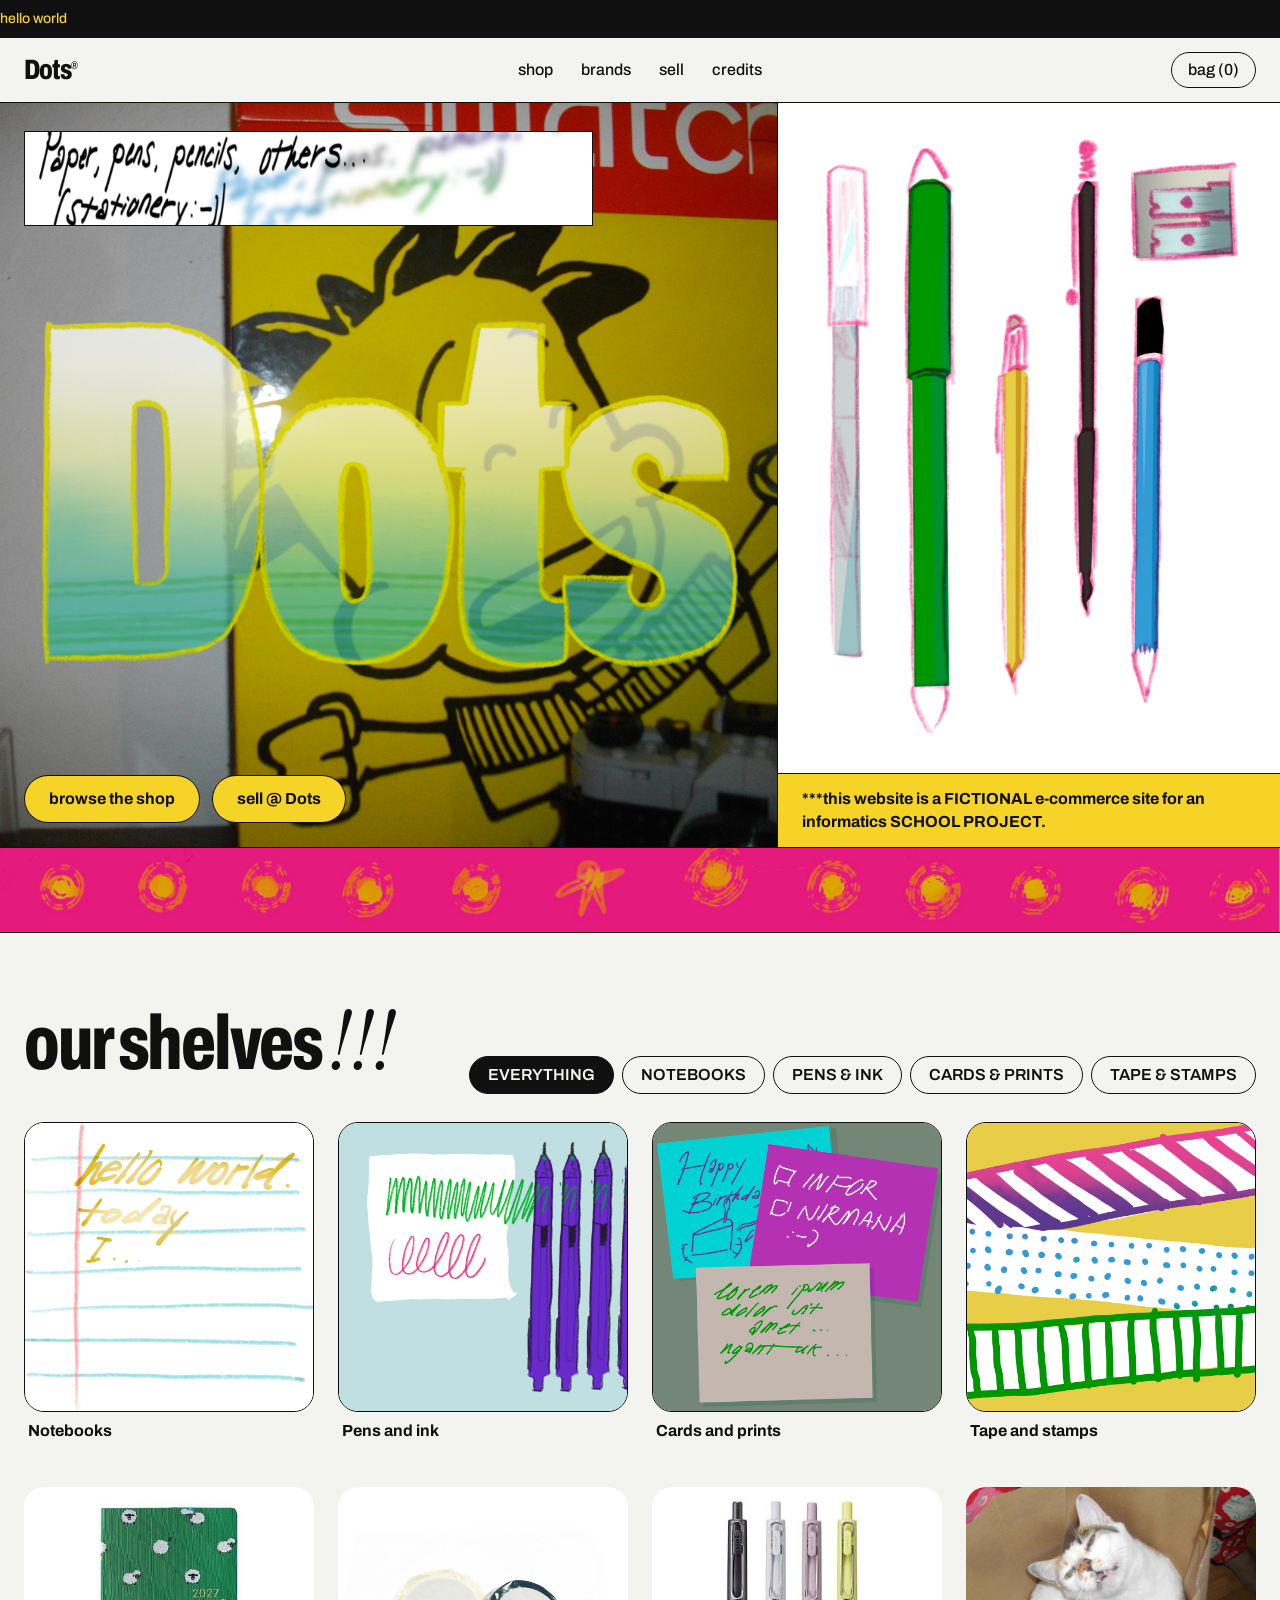
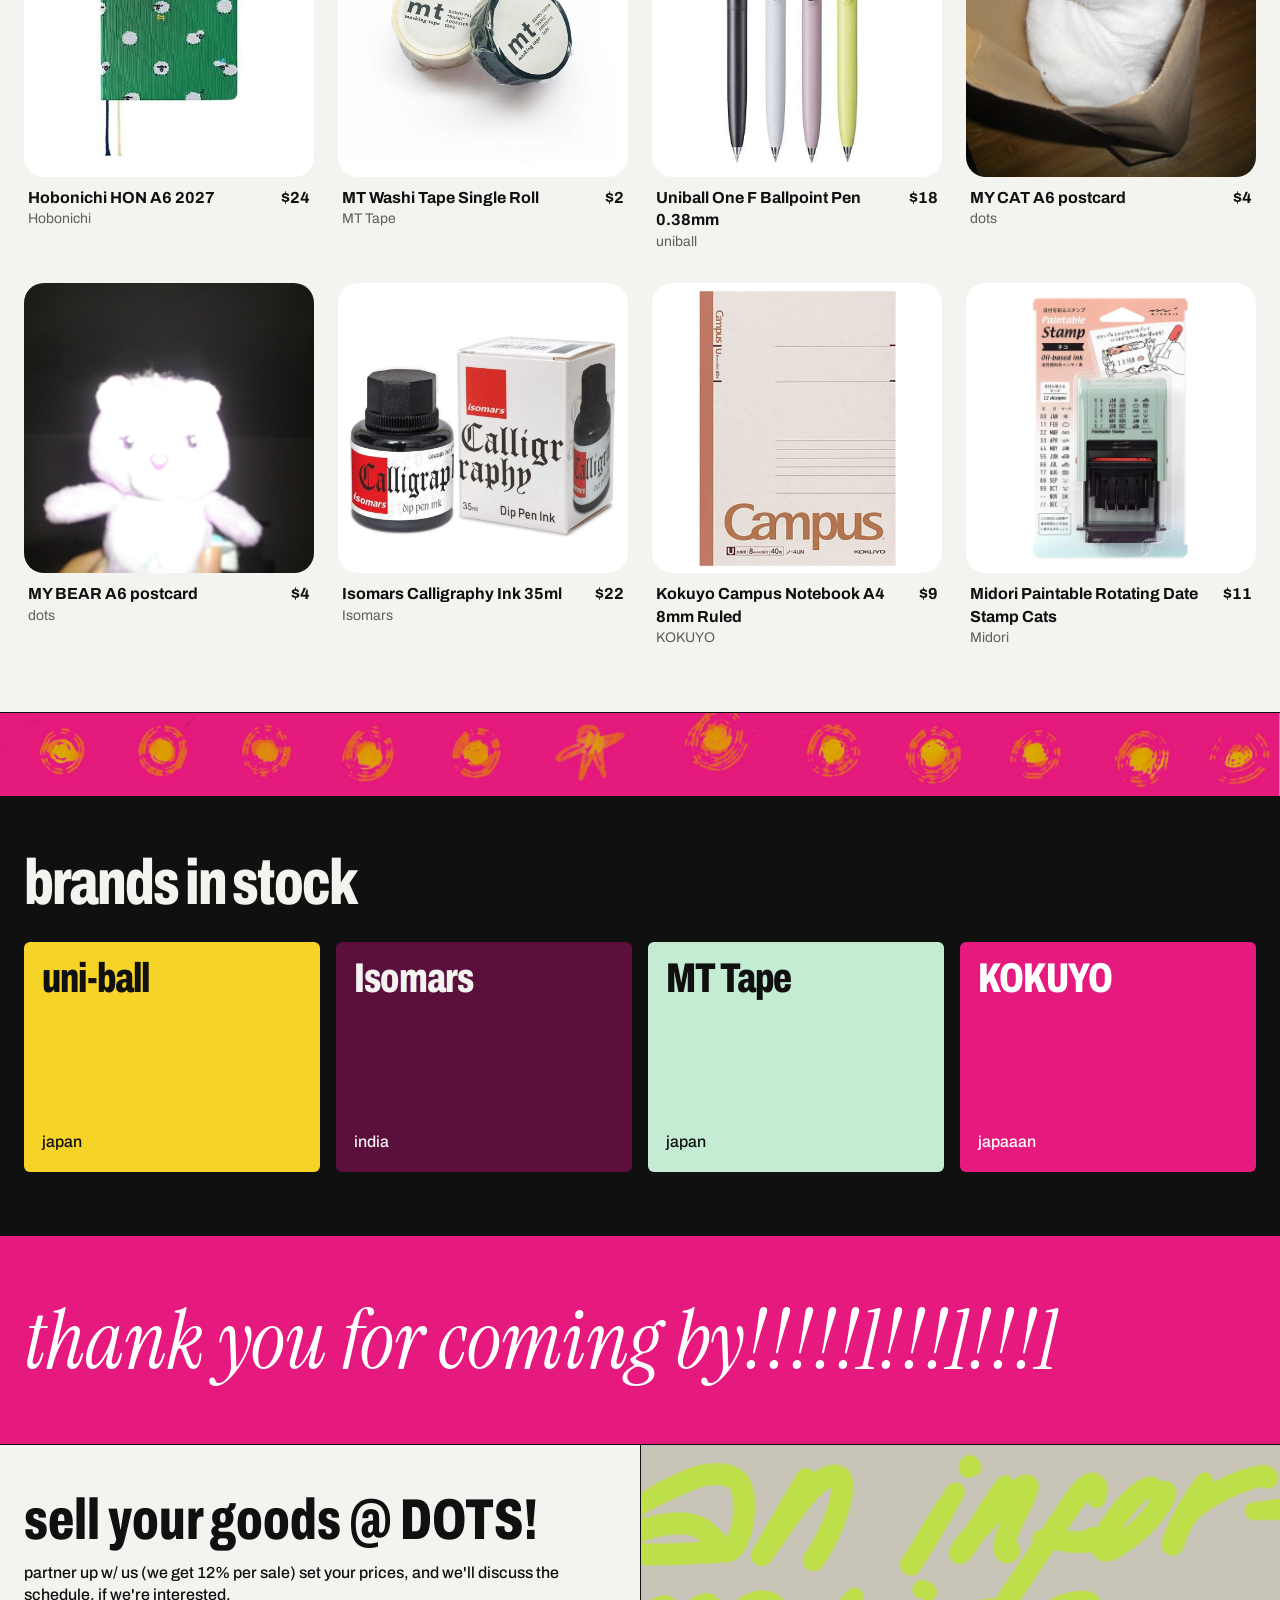
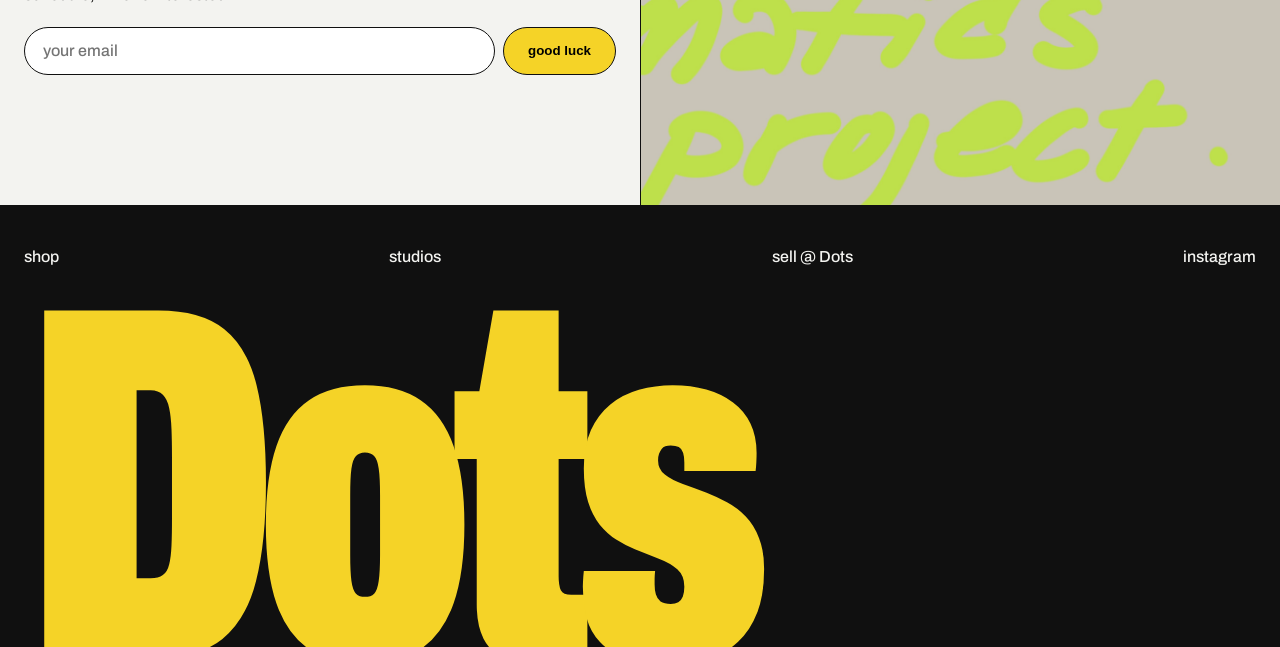
==== commit 42148f4d: "Refactor index.html structure and content" ====
--- a/index.html
+++ b/index.html
@@ -1,4 +1,4 @@
-<!DOCTYPE html>
+<!DOCTYPE html
 <html lang="en">
 <head>
 <meta charset="utf-8">
@@ -12,8 +12,7 @@
 <body>
 
 <div class="tick"><div>
-  <span>hello world</span><span>hello world</span><span>hello world</span><span>hello world</span>
-  <span>hello world</span><span>hello world</span><span>hello world</span><span>hello world</span>
+  <span>hello world</span>
 </div></div>
 
 <header>
@@ -22,9 +21,9 @@
     <li><a href="#shop">shop</a></li>
     <li><a href="#studios">brands</a></li>
     <li><a href="#sell">sell</a></li>
-    <li><a href="#about">about</a></li>
+    <li><a href="credits.html">credits</a></li>
   </ul></nav>
-  <a class="bag" href="#">cart (0)</a>
+  <a class="bag" href="checkout.html">bag (0)</a>
 </header>
 
 <section class="hero">
@@ -37,13 +36,13 @@
     <h1 class="wordmark"><img src="images/dots.PNG" alt="Dots"></h1>
     <div class="cta">
       <a class="btn" href="#shop">browse the shop</a>
-      <a class="btn alt" href="#sell">sell @ Dots</a>
+      <a class="btn" href="#sell">sell @ Dots</a>
     </div>
   </div>
   <div class="hero-r">
     <!-- Your art: images/hero-right.png -->
     <div class="slot" style="--f:#e6197e"><img src="images/supplies.jpg" alt=""></div>
-    <p>if you like to clickity-clack your pens, this is for you ;]</p>
+    <p>***this website is a FICTIONAL e-commerce site for an informatics SCHOOL PROJECT. </p>
   </div>
 </section>
 
@@ -72,35 +71,35 @@
 
   <!-- Product photos: save as images/product-01.jpg, product-02.jpg ... -->
   <div class="grid">
-    <a class="card nb" href="#">
+    <a class="card nb">
       <div class="art" style="--f:#f8a9c6"><img src="images/product-03.jpg" alt="Hobonichi"></div>
       <div class="meta"><b>Hobonichi HON A6 2027<span>Hobonichi</span></b><u>$24</u></div>
     </a>
-    <a class="card ex" href="#">
+    <a class="card ex">
       <div class="art" style="--f:#e8e22e"><img src="images/product-05.webp" alt="MT Tape"></div>
       <div class="meta"><b>MT Washi Tape Single Roll<span>MT Tape</span></b><u>$2</u></div>
     </a>
-    <a class="card pen" href="#">
+    <a class="card pen">
       <div class="art" style="--f:#69c7dc"><img src="images/product-01.jpg" alt="Uniball"></div>
       <div class="meta"><b>Uniball One F Ballpoint Pen 0.38mm<span>uniball</span></b><u>$18</u></div>
     </a>
-    <a class="card cd" href="#">
+    <a class="card cd">
       <div class="art" style="--f:#bfe04a"><img src="images/product-07.jpg" alt="dots"></div>
       <div class="meta"><b>MY CAT A6 postcard<span>dots</span></b><u>$4</u></div>
     </a>
-    <a class="card cd" href="#">
+    <a class="card cd">
       <div class="art" style="--f:#b9a3e3"><img src="images/product-08.jpg" alt="dots"></div>
       <div class="meta"><b>MY BEAR A6 postcard<span>dots</span></b><u>$4</u></div>
     </a>
-    <a class="card pen" href="#">
+    <a class="card pen">
       <div class="art" style="--f:#c4ecd3"><img src="images/product-02.webp" alt="Isomars"></div>
       <div class="meta"><b>Isomars Calligraphy Ink 35ml<span>Isomars</span></b><u>$22</u></div>
     </a>
-    <a class="card nb" href="#">
+    <a class="card nb">
       <div class="art" style="--f:#f26b21"><img src="images/product-04.webp" alt="KOKUYO"></div>
       <div class="meta"><b>Kokuyo Campus Notebook A4 8mm Ruled<span>KOKUYO</span></b><u>$9</u></div>
     </a>
-    <a class="card ex" href="#">
+    <a class="card ex">
       <div class="art" style="--f:#f5d327"><img src="images/product-06.jpg" alt="Midori"></div>
       <div class="meta"><b>Midori Paintable Rotating Date Stamp Cats<span>Midori</span></b><u>$11</u></div>
     </a>
@@ -121,7 +120,7 @@
 </section>
 
 <section class="manifesto" id="about">
-  <p>staaationery!!!!!1!!!1!!!1</p>
+  <p>thank you for coming by!!!!!1!!!1!!!1</p>
 </section>
 
 <section class="sell" id="sell">
@@ -130,7 +129,7 @@
     <p>partner up w/ us (we get 12% per sale) set your prices, and we'll discuss the schedule, if we're interested.</p>
     <form action="#" method="post">
       <input type="email" placeholder="your email" aria-label="Your email">
-      <button class="btn" type="submit">good luck</button>
+      <button class="btn" type="button">good luck</button>
     </form>
   </div>
   <!-- Your art: images/sell-art.png -->
@@ -142,11 +141,10 @@
     <li><a href="#shop">shop</a></li>
     <li><a href="#studios">studios</a></li>
     <li><a href="#sell">sell @ Dots</a></li>
-    <li><a href="#">shipping and returns</a></li>
     <li><a href="https://www.instagram.com/padmeira?">instagram</a></li>
   </ul>
   <div class="big" aria-hidden="true">Dots</div>
 </footer>
 
 </body>
-</html>+</html>
